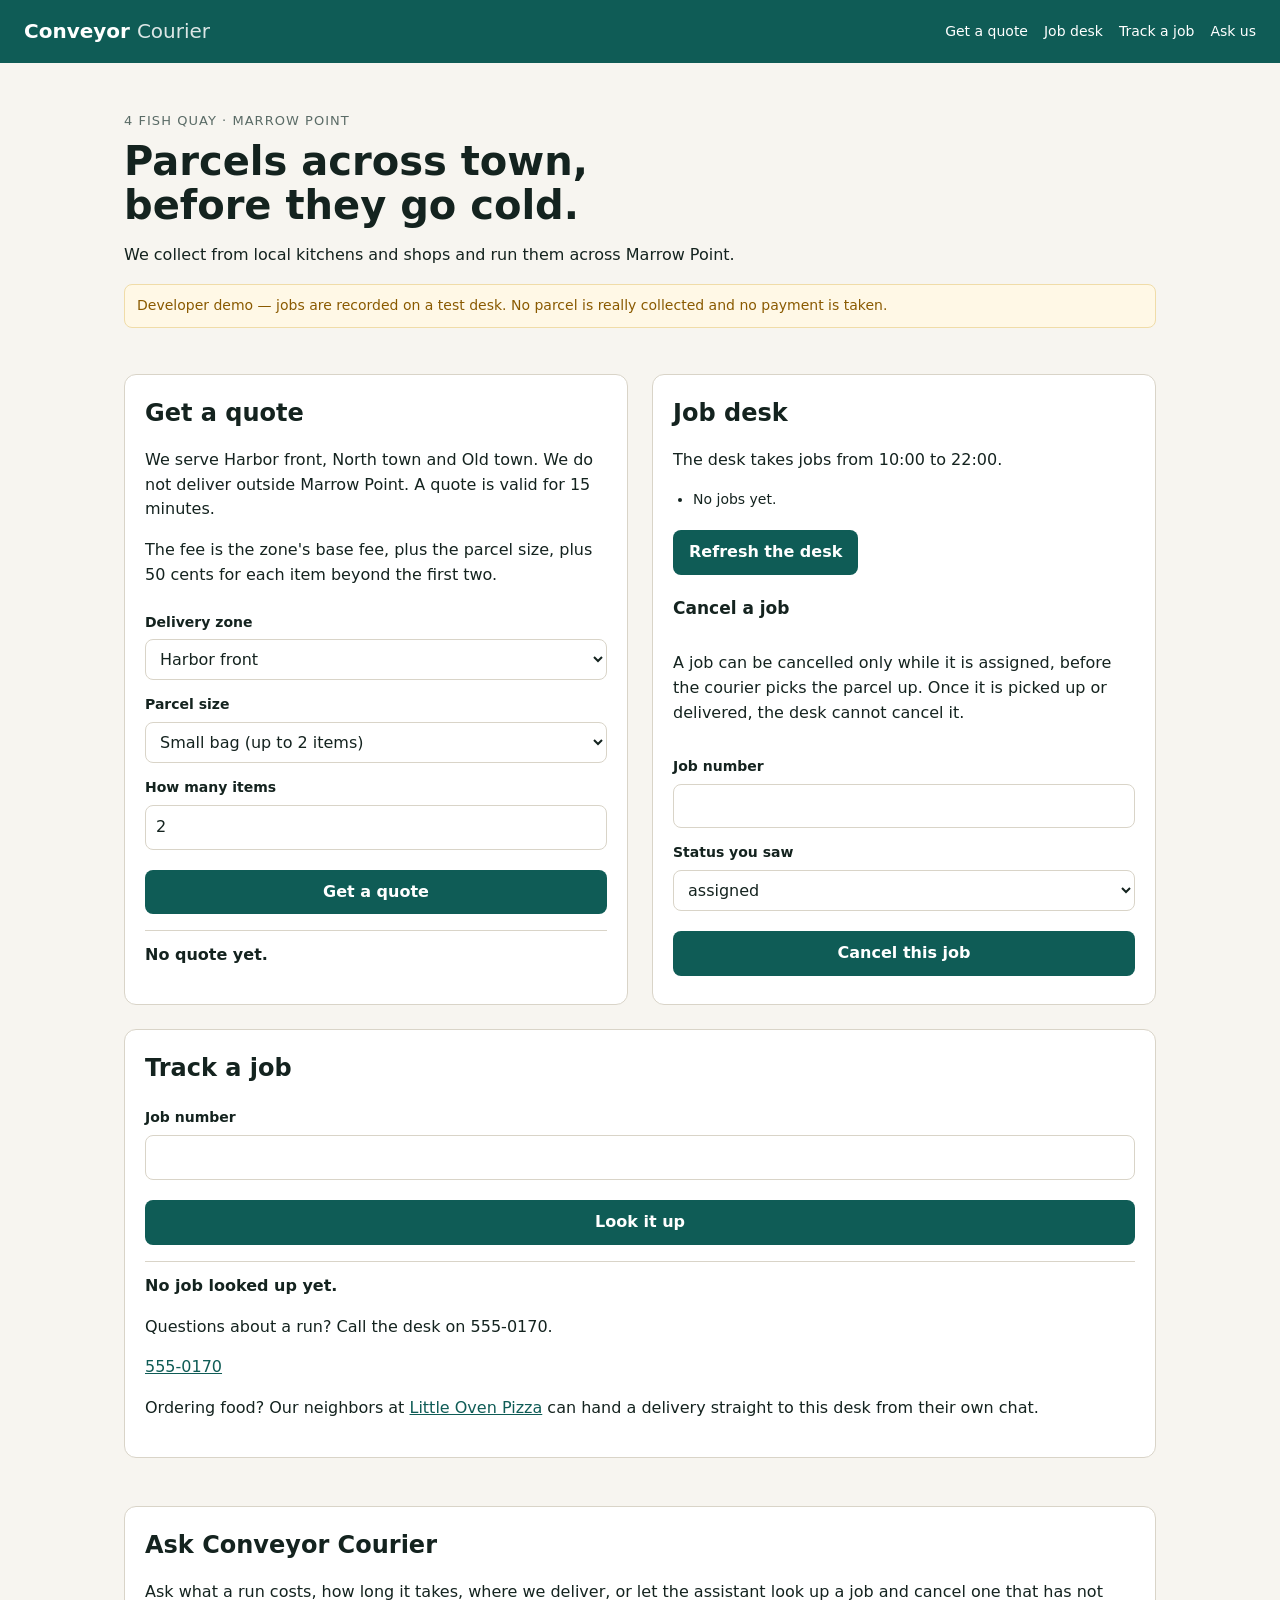
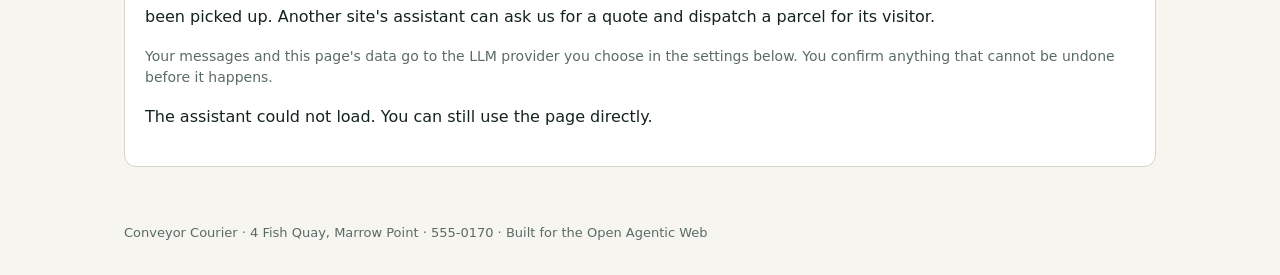
==== courier-site/index.html @ 83de2db5 "M1: one cross-site transaction, end to end in a real browser Add courier-site, a courier dispatch de" ====
<!doctype html>
<html lang="en">
  <head>
    <meta charset="utf-8">
    <meta name="viewport" content="width=device-width, initial-scale=1">
    <meta name="description" content="Conveyor Courier in Marrow Point: same-day parcel runs between local businesses, with quotes, a job desk, status lookup and an assistant.">
    <title>Conveyor Courier · Marrow Point</title>
    <link rel="stylesheet" href="styles.css">
    <script type="module" src="script.js"></script>
    <script type="module" src="site.js"></script>
  </head>
  <body>
    <header>
      <a class="brand" href="#">Conveyor <span>Courier</span></a>
      <nav aria-label="Main navigation"><a href="#quote">Get a quote</a><a href="#jobs">Job desk</a><a href="#lookup">Track a job</a><a href="#assistant">Ask us</a></nav>
    </header>
    <main>
      <section class="intro" aria-labelledby="welcome">
        <p class="eyebrow">4 Fish Quay · Marrow Point</p>
        <h1 id="welcome">Parcels across town,<br>before they go cold.</h1>
        <p>We collect from local kitchens and shops and run them across Marrow Point.</p>
        <p id="demo-note" class="demo-note">Developer demo — jobs are recorded on a test desk. No parcel is really collected and no payment is taken.</p>
      </section>

      <div class="ordering-layout">
        <section id="quote" aria-labelledby="quote-heading">
          <h2 id="quote-heading">Get a quote</h2>
          <p id="service-note">We serve Harbor front, North town and Old town. We do not deliver outside Marrow Point. A quote is valid for 15 minutes.</p>
          <p id="fee-note">The fee is the zone's base fee, plus the parcel size, plus 50 cents for each item beyond the first two.</p>
          <form id="quote-form">
            <label for="drop-zone">Delivery zone</label>
            <select id="drop-zone" name="dropZone">
              <option value="harbor">Harbor front</option>
              <option value="north">North town</option>
              <option value="old_town">Old town</option>
              <option value="outside">Outside Marrow Point</option>
            </select>
            <label for="parcel-size">Parcel size</label>
            <select id="parcel-size" name="parcelSize">
              <option value="small">Small bag (up to 2 items)</option>
              <option value="medium">Medium box (up to 6 items)</option>
              <option value="large">Large crate (up to 12 items)</option>
            </select>
            <label for="item-count">How many items</label>
            <input id="item-count" name="itemCount" type="number" min="1" max="12" value="2">
            <button id="get-quote" type="submit">Get a quote</button>
          </form>
          <p id="quote-result" class="total" role="status">No quote yet.</p>
          <noscript>Please enable JavaScript to get a quote and use the job desk.</noscript>
        </section>

        <section id="jobs" class="cart" aria-labelledby="jobs-heading">
          <h2 id="jobs-heading">Job desk</h2>
          <p id="desk-hours">The desk takes jobs from 10:00 to 22:00.</p>
          <p id="desk-status" role="status"></p>
          <ul id="jobs-list" class="cart-items"><li>No jobs yet.</li></ul>
          <button id="refresh-jobs" type="button">Refresh the desk</button>
          <form id="cancel-form">
            <h3>Cancel a job</h3>
            <p id="cancel-rule">A job can be cancelled only while it is assigned, before the courier picks the parcel up. Once it is picked up or delivered, the desk cannot cancel it.</p>
            <label for="cancel-job-id">Job number</label>
            <input id="cancel-job-id" name="jobId" maxlength="60" autocomplete="off">
            <label for="cancel-status">Status you saw</label>
            <select id="cancel-status" name="expectedStatus">
              <option value="assigned">assigned</option>
              <option value="picked_up">picked_up</option>
              <option value="delivered">delivered</option>
              <option value="cancelled">cancelled</option>
            </select>
            <button id="cancel-job" type="submit">Cancel this job</button>
          </form>
        </section>
      </div>

      <section id="lookup" class="visit" aria-labelledby="lookup-heading">
        <h2 id="lookup-heading">Track a job</h2>
        <form id="lookup-form">
          <label for="lookup-job-id">Job number</label>
          <input id="lookup-job-id" name="jobId" maxlength="60" autocomplete="off">
          <button id="lookup-job" type="submit">Look it up</button>
        </form>
        <p id="job-result" class="total" role="status">No job looked up yet.</p>
        <p id="desk-error" class="demo-note" role="alert" hidden></p>
        <p id="contact-note">Questions about a run? Call the desk on 555-0170.</p>
        <p><a id="courier-contact" href="tel:555-0170">555-0170</a></p>
        <p id="partner-note">Ordering food? Our neighbors at
          <a id="pizza-link" href="http://127.0.0.1:8084/">Little Oven Pizza</a>
          can hand a delivery straight to this desk from their own chat.</p>
      </section>

      <section id="assistant" class="assistant" aria-labelledby="assistant-heading">
        <h2 id="assistant-heading">Ask Conveyor Courier</h2>
        <p>Ask what a run costs, how long it takes, where we deliver, or let the assistant look up a job and cancel one that has not been picked up. Another site's assistant can ask us for a quote and dispatch a parcel for its visitor.</p>
        <p class="assistant-note">Your messages and this page's data go to the LLM provider you choose in the settings below. You confirm anything that cannot be undone before it happens.</p>
        <p id="assistant-status" role="status">Connecting the assistant… If this message stays, the assistant could not load. You can still use the page directly.</p>
        <div id="agent-app">
          <div data-ns-slot="header"></div>
          <div class="assistant-panels">
            <div data-ns-slot="chat"></div>
            <div data-ns-slot="agents"></div>
          </div>
          <div data-ns-slot="settings"></div>
        </div>
      </section>
    </main>
    <footer>Conveyor Courier · 4 Fish Quay, Marrow Point · 555-0170 · Built for the Open Agentic Web</footer>
  </body>
</html>
---- courier-site/styles.css ----
/* Conveyor Courier's own page styles, with the agentify-website assistant layout appended. */
:root {
  --ink: #14231f;
  --paper: #f7f5f0;
  --card: #ffffff;
  --line: #d9d4c8;
  --brand: #0f5c56;
  --muted: #5a6b66;
}

* { box-sizing: border-box; }

body {
  margin: 0;
  font-family: system-ui, sans-serif;
  color: var(--ink);
  background: var(--paper);
  line-height: 1.55;
}

header {
  display: flex;
  flex-wrap: wrap;
  align-items: center;
  justify-content: space-between;
  gap: 12px;
  padding: 16px 24px;
  background: var(--brand);
  color: #fff;
}

.brand { color: #fff; font-size: 20px; font-weight: 700; text-decoration: none; }
.brand span { font-weight: 400; opacity: 0.85; }
header nav { display: flex; flex-wrap: wrap; gap: 16px; }
header nav a { color: #fff; text-decoration: none; font-size: 14px; }
header nav a:hover { text-decoration: underline; }

main { max-width: 1080px; margin: 0 auto; padding: 24px; }

.intro { padding: 24px 0 8px; }
.eyebrow { margin: 0; color: var(--muted); font-size: 13px; letter-spacing: 0.08em; text-transform: uppercase; }
h1 { margin: 8px 0; font-size: 40px; line-height: 1.1; }
h2 { margin: 0 0 12px; font-size: 24px; }
h3 { margin: 20px 0 8px; font-size: 17px; }

.demo-note { color: #8a5a00; background: #fff8e6; border: 1px solid #f0dca8; border-radius: 8px; padding: 10px 12px; font-size: 14px; }

.ordering-layout { display: grid; grid-template-columns: minmax(0, 1fr) minmax(0, 1fr); gap: 24px; margin-top: 24px; }

section { background: var(--card); border: 1px solid var(--line); border-radius: 12px; padding: 20px; }
section.intro { background: transparent; border: 0; padding: 24px 0 8px; }

form { display: grid; gap: 6px; }
label { margin-top: 8px; font-weight: 600; font-size: 14px; }
input, select, textarea { width: 100%; padding: 9px 10px; border: 1px solid var(--line); border-radius: 8px; font: inherit; background: #fff; color: inherit; }
button { margin-top: 14px; padding: 10px 16px; border: 0; border-radius: 8px; background: var(--brand); color: #fff; font: inherit; font-weight: 600; cursor: pointer; }
button:hover { filter: brightness(1.1); }
button:disabled { opacity: 0.5; cursor: not-allowed; }

.total { margin-top: 16px; padding-top: 12px; border-top: 1px solid var(--line); font-weight: 600; }
.cart-items { margin: 12px 0 0; padding-left: 20px; }
.cart-items li { margin-bottom: 6px; font-size: 14px; }

.visit { margin-top: 24px; }
.visit a { color: var(--brand); }

.visually-hidden { position: absolute; width: 1px; height: 1px; overflow: hidden; clip: rect(0 0 0 0); white-space: nowrap; }

footer { max-width: 1080px; margin: 0 auto; padding: 32px 24px; color: var(--muted); font-size: 13px; }

@media (max-width: 760px) {
  .ordering-layout { grid-template-columns: 1fr; }
  h1 { font-size: 32px; }
}

/* Assistant layout, from the agentify-website skill, in the site's colors. */
.assistant { margin-top: 48px; }

/* The runtime reads these variables for its chat, settings and agent panels.
   White text sits on --ns-primary and --ns-accent, so both stay dark enough. */
#agent-app {
  --ns-font: system-ui, sans-serif;
  --ns-bg: #ffffff;
  --ns-fg: #14231f;
  --ns-primary: #0f5c56;
  --ns-accent: #0f5c56;
  --ns-border: #d9d4c8;
  --ns-panelbg: #ffffff;
  --ns-msgbg: #f2f6f5;
  --ns-muted: #5a6b66;
}

.assistant-note { color: var(--muted); font-size: 14px; }

.assistant-panels {
  display: grid;
  grid-template-columns: minmax(0, 1fr) 240px;
  gap: 16px;
  margin-top: 16px;
}

/* Set the height once the runtime has mounted the chat, so a failed load leaves no
   empty box. */
#agent-app.ns-composed-app [data-ns-slot="chat"] { height: 720px; }
/* The runtime gives the chat no background of its own. */
#agent-app .ns-chat { background: var(--ns-bg); }

/* Site-wide form rules often stretch the runtime's own controls. Undo them here. */
#agent-app input[type="checkbox"],
#agent-app input[type="radio"] { width: auto; }
#agent-app .ns-header { flex-wrap: wrap; }
#agent-app .ns-settings-body label { margin: 4px 0; font-weight: 400; }
#agent-app .ns-w-label { font-family: inherit; }
#agent-app .ns-widget label { margin: 0; }
#agent-app .ns-w-radio label,
#agent-app .ns-w-multi label,
#agent-app .ns-w-toggle { font-weight: 400; }
#agent-app .ns-w-toggle { font-size: 13px; }
/* The runtime spaces its buttons with gap. */
#agent-app button { margin: 0; }
#agent-app .ns-w-choice { color: var(--ns-fg); }
#agent-app .ns-devtoggle:not(.on):hover,
#agent-app .ns-modal-close:hover { background: transparent; }
#agent-app .ns-w-choice:disabled:hover { background: #fafbfc; }
#agent-app .ns-consent { background: #fffbeb; }
#agent-app .ns-msgs:has(.ns-consent-actions) > .ns-turn-status { display: none; }
#agent-app .ns-msg { overflow-wrap: break-word; }
#agent-app .ns-consent-actions { flex-wrap: wrap; }
#agent-app .ns-consent-actions button { white-space: nowrap; }

/* site.js and the runtime add their confirmation dialogs to <body>, outside #agent-app. */
body > dialog h2 { margin: 0 0 12px; font: 700 1.25em system-ui, sans-serif; }
body > dialog button { margin-right: 8px; }
.assistant-review { max-width: 640px; width: 85%; max-height: 85vh; overflow: auto; border: 1px solid #888; border-radius: 12px; padding: 24px; font: 16px system-ui, sans-serif; }
.assistant-review dl { display: grid; grid-template-columns: fit-content(40%) 1fr; gap: 4px 16px; margin: 12px 0; }
.assistant-review dt { font-weight: 600; }
.assistant-review dd { margin: 0; overflow-wrap: anywhere; }
.assistant-review details { margin: 12px 0; }
.assistant-review pre { white-space: pre-wrap; overflow-wrap: anywhere; }
.assistant-review .assistant-decline { background: transparent; color: inherit; border: 1px solid currentColor; }

@media (max-width: 760px) {
  .assistant-panels { grid-template-columns: 1fr; }
  .assistant-review dl { grid-template-columns: 1fr; gap: 0; }
  .assistant-review dd { margin-bottom: 8px; }
}
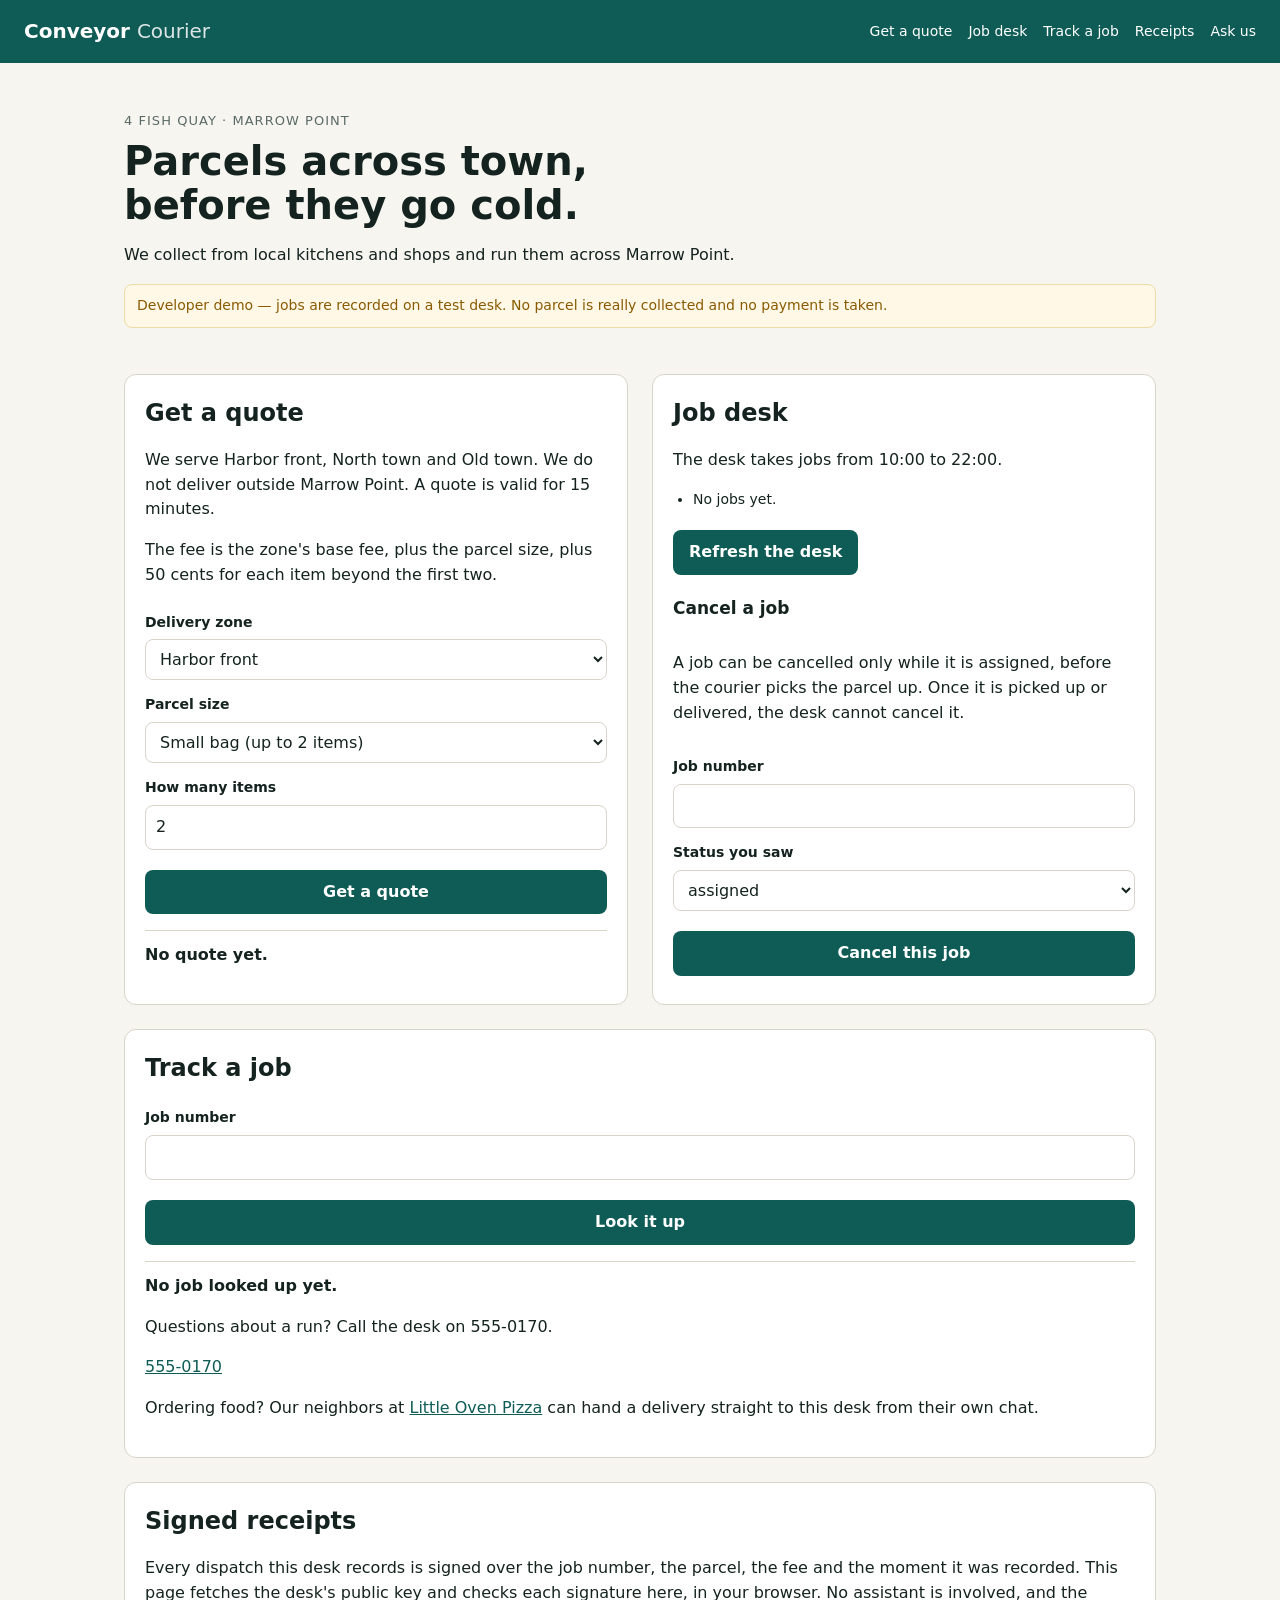
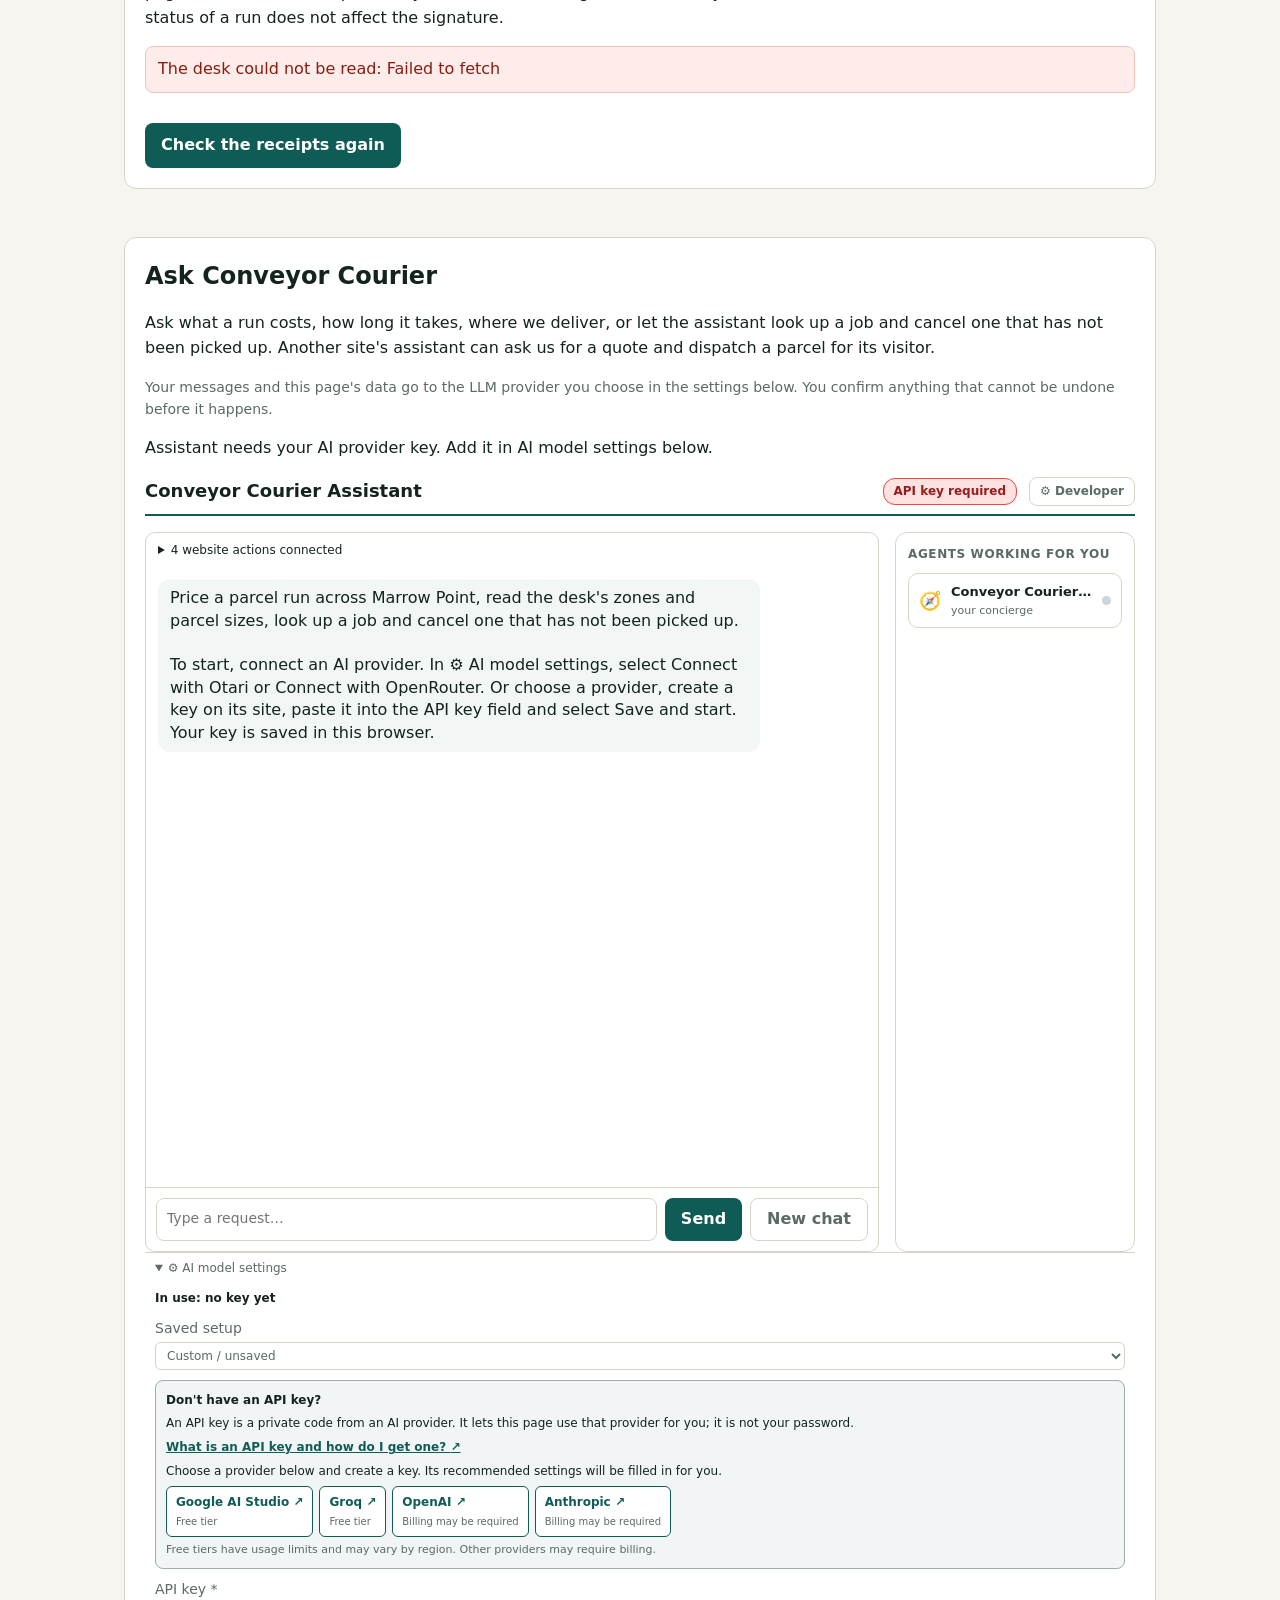
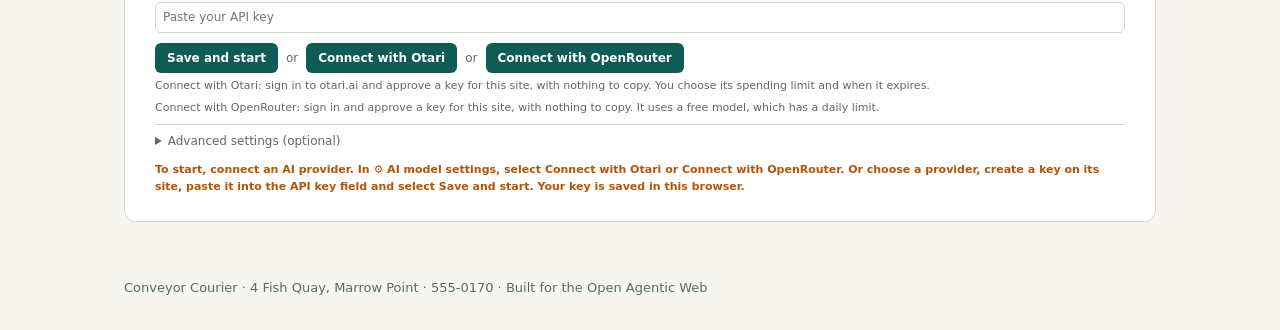
==== commit 9ad7d877: "M2-4: both sites verify the desk's receipts in the browser Each site gains a receipts section that r" ====
--- a/courier-site/index.html
+++ b/courier-site/index.html
@@ -6,13 +6,15 @@
     <meta name="description" content="Conveyor Courier in Marrow Point: same-day parcel runs between local businesses, with quotes, a job desk, status lookup and an assistant.">
     <title>Conveyor Courier · Marrow Point</title>
     <link rel="stylesheet" href="styles.css">
+    <link rel="stylesheet" href="receipt-ledger.css">
     <script type="module" src="script.js"></script>
     <script type="module" src="site.js"></script>
+    <script type="module" src="receipt-page.js"></script>
   </head>
   <body>
     <header>
       <a class="brand" href="#">Conveyor <span>Courier</span></a>
-      <nav aria-label="Main navigation"><a href="#quote">Get a quote</a><a href="#jobs">Job desk</a><a href="#lookup">Track a job</a><a href="#assistant">Ask us</a></nav>
+      <nav aria-label="Main navigation"><a href="#quote">Get a quote</a><a href="#jobs">Job desk</a><a href="#lookup">Track a job</a><a href="#receipts">Receipts</a><a href="#assistant">Ask us</a></nav>
     </header>
     <main>
       <section class="intro" aria-labelledby="welcome">
@@ -88,6 +90,13 @@
           can hand a delivery straight to this desk from their own chat.</p>
       </section>
 
+      <section id="receipts" class="visit" aria-labelledby="receipts-heading">
+        <h2 id="receipts-heading">Signed receipts</h2>
+        <p id="receipts-note">Every dispatch this desk records is signed over the job number, the parcel, the fee and the moment it was recorded. This page fetches the desk's public key and checks each signature here, in your browser. No assistant is involved, and the status of a run does not affect the signature.</p>
+        <div id="receipts-ledger"></div>
+        <button id="refresh-receipts" type="button">Check the receipts again</button>
+      </section>
+
       <section id="assistant" class="assistant" aria-labelledby="assistant-heading">
         <h2 id="assistant-heading">Ask Conveyor Courier</h2>
         <p>Ask what a run costs, how long it takes, where we deliver, or let the assistant look up a job and cancel one that has not been picked up. Another site's assistant can ask us for a quote and dispatch a parcel for its visitor.</p>
--- a/courier-site/receipt-ledger.css
+++ b/courier-site/receipt-ledger.css
@@ -0,0 +1,24 @@
+/* The reconciliation ledger. Shared by both sites, byte for byte, so the two pages show
+   the same verdicts the same way. Colours here are semantic, not brand: green means the
+   signature matched, red means it did not, amber means the key is missing, grey means the
+   receipt was never signed. Each site's own palette stays in its own stylesheet. */
+
+.ledger-summary { font-weight: 600; }
+.ledger-keys, .ledger-privacy, .ledger-note { font-size: .8125rem; opacity: .8; }
+.ledger-error { color: #8a1c10; background: #fdecea; border: 1px solid #f2c4bd; border-radius: 8px; padding: 10px 12px; }
+
+.ledger-table { width: 100%; border-collapse: collapse; font-size: .875rem; margin: 12px 0; }
+.ledger-table th, .ledger-table td { text-align: left; vertical-align: top; padding: 8px 10px; border-bottom: 1px solid rgba(128, 128, 128, .3); }
+.ledger-table th { font-size: .75rem; text-transform: uppercase; letter-spacing: .06em; opacity: .75; }
+.ledger-table td:first-child { font-family: ui-monospace, SFMono-Regular, Menlo, monospace; font-size: .75rem; word-break: break-all; }
+.ledger-table td:nth-child(5) { font-family: ui-monospace, SFMono-Regular, Menlo, monospace; font-size: .75rem; }
+
+.ledger-verdict { display: block; }
+.ledger-verified { color: #1c6b3a; }
+.ledger-changed { color: #8a1c10; }
+.ledger-no-key { color: #8a5a00; }
+.ledger-unsigned { color: #5a5a52; }
+.ledger-note { display: block; max-width: 26ch; }
+
+.ledger-tamper { margin-top: 6px; font-size: .75rem; padding: 4px 8px; }
+.ledger-tamper-result { display: block; margin-top: 6px; font-size: .75rem; color: #8a5a00; max-width: 26ch; }
